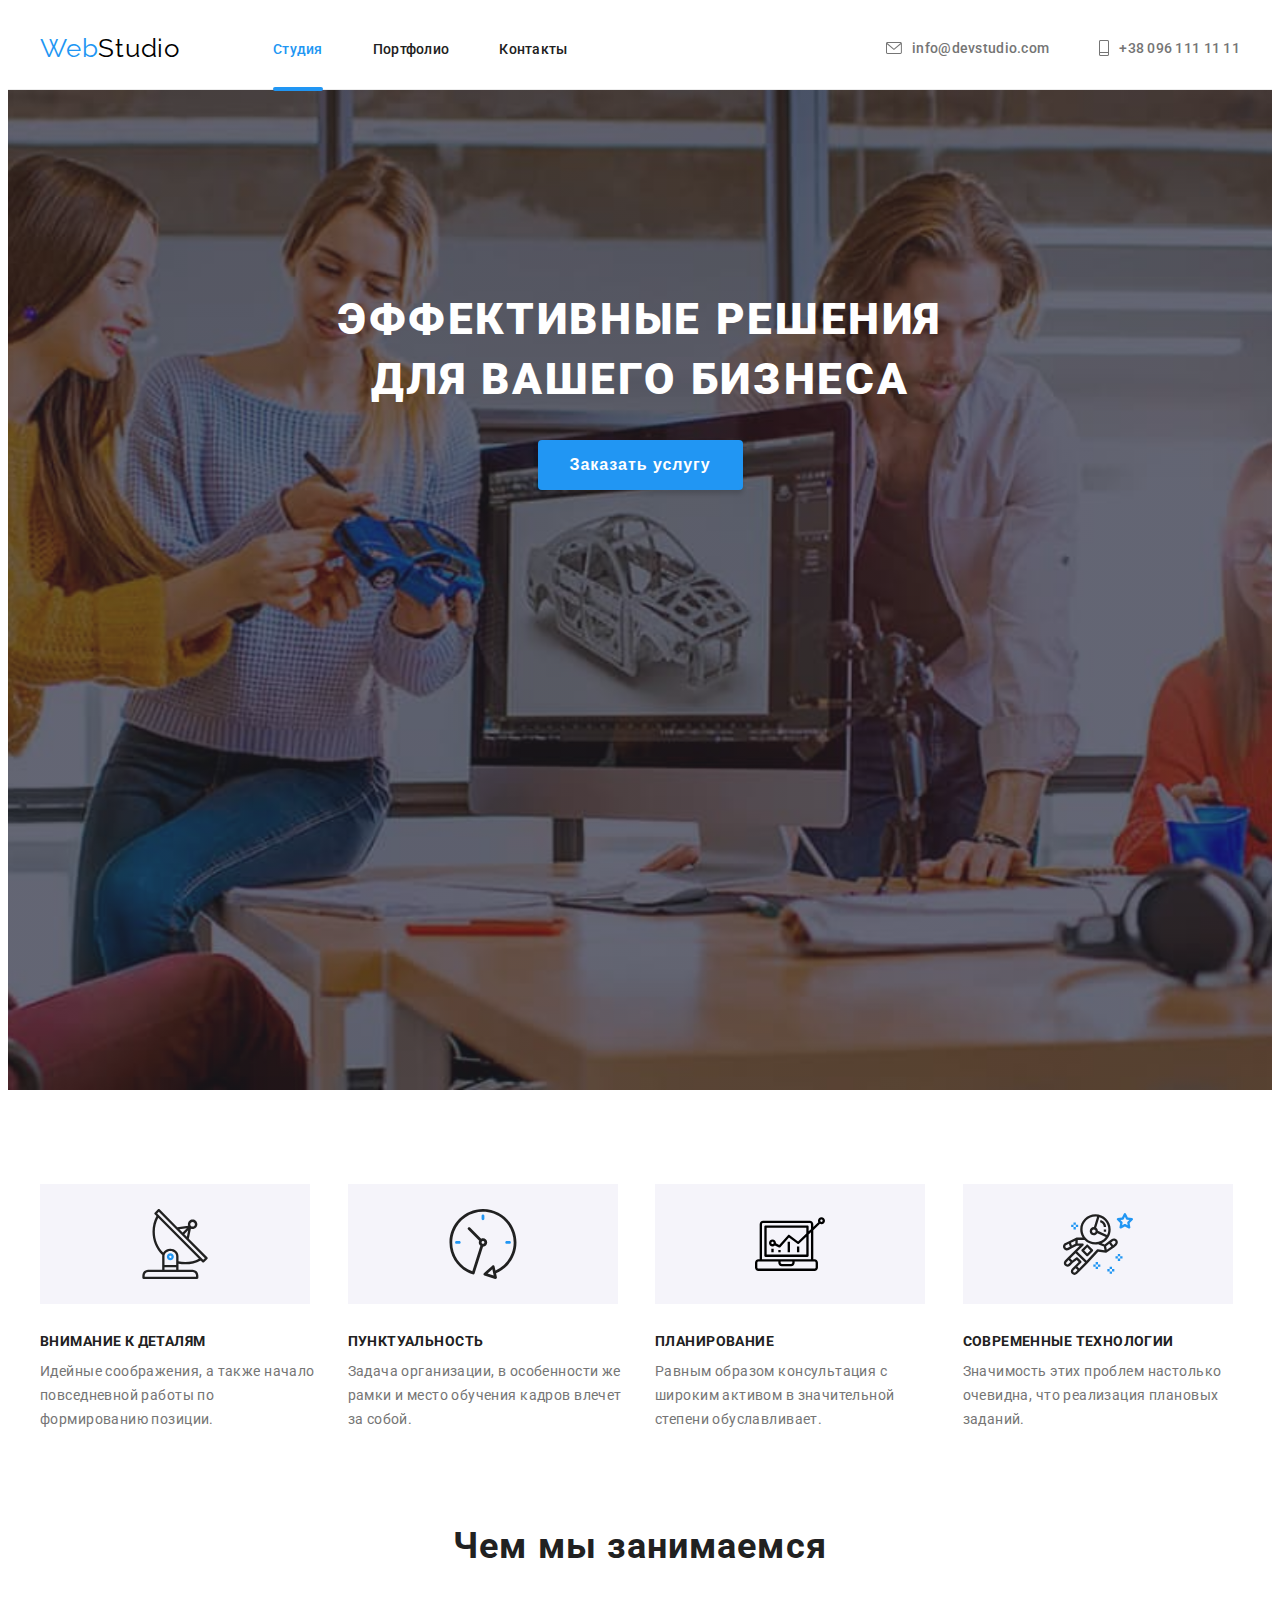
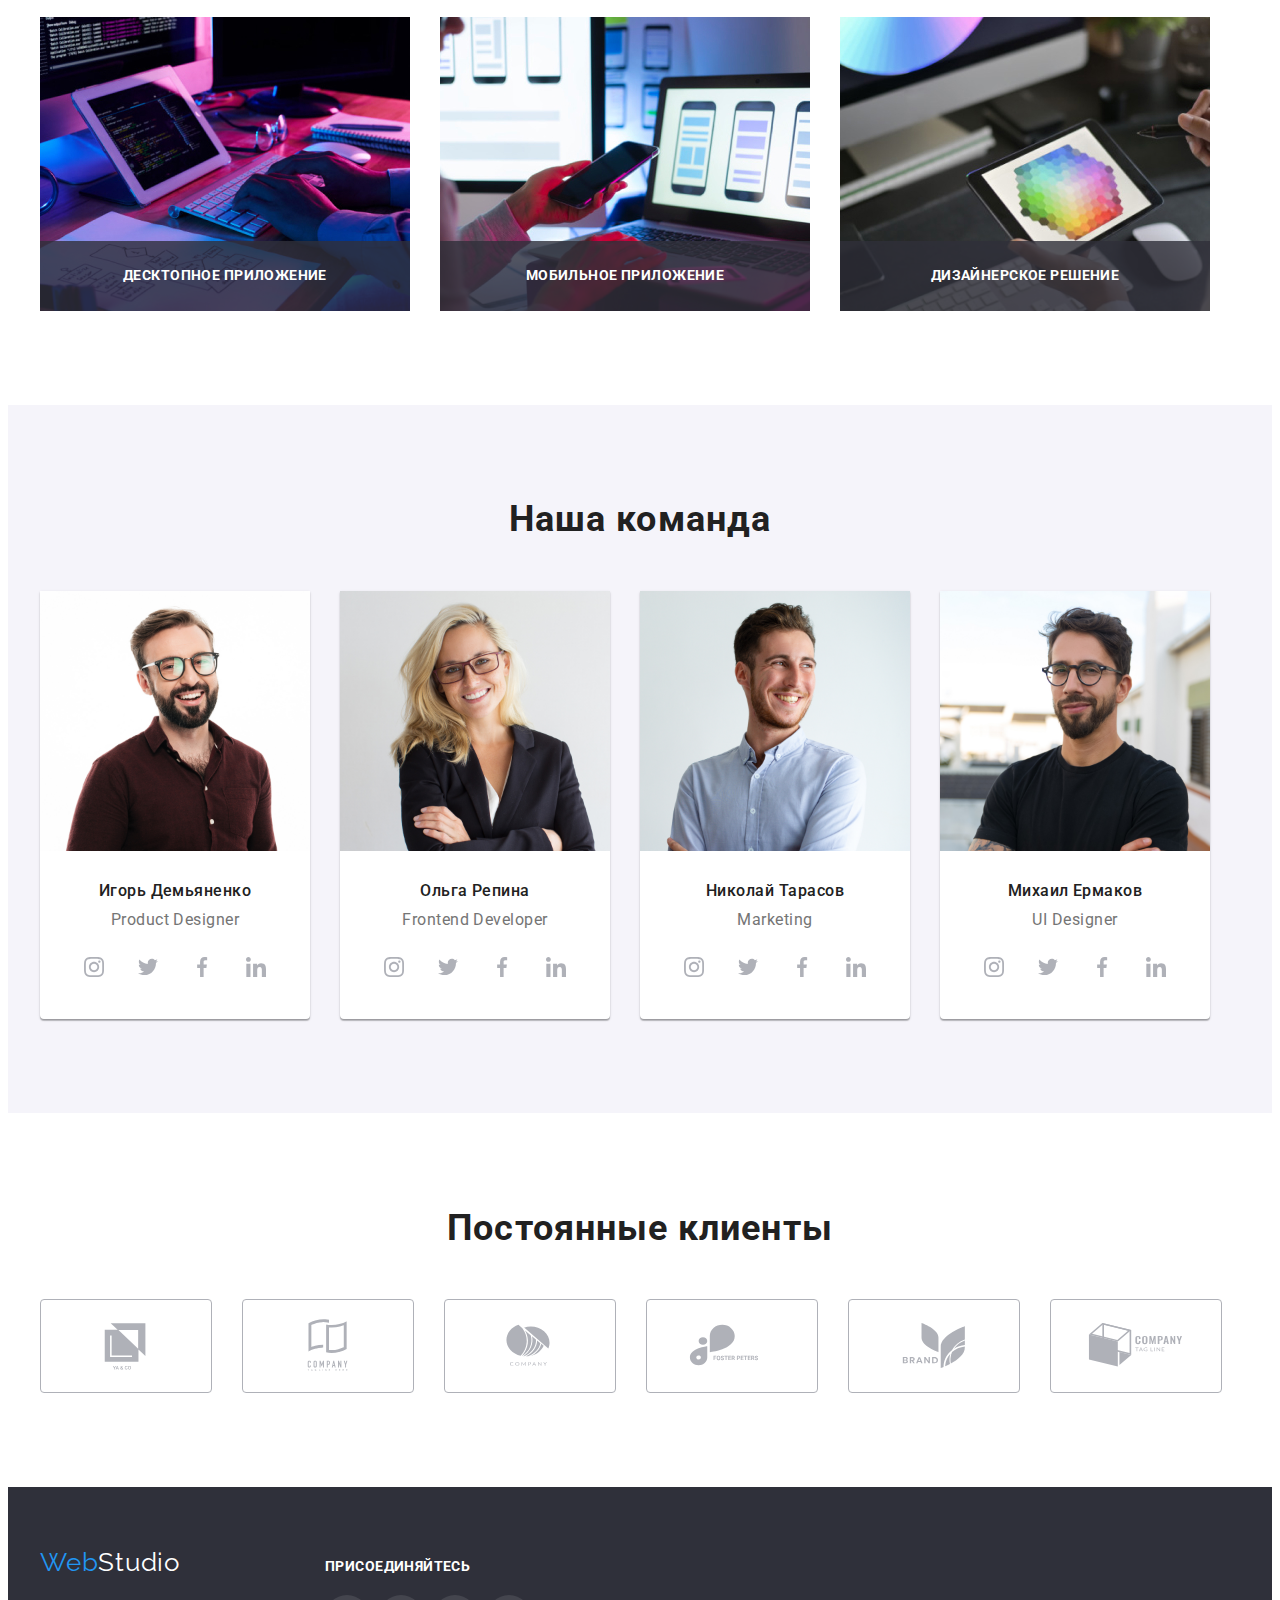
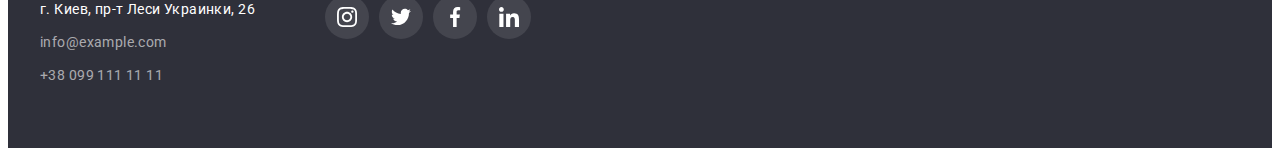
==== index.html @ 50b4ddeb "Initial commit" ====
<!DOCTYPE html>
<html lang="ru">

<head>
    <meta charset="UTF-8" />
    <meta http-equiv="X-UA-Compatible" content="IE=edge" />
    <meta name="viewport" content="width=device-width, initial-scale=1.0" />
    <title>Web Studio</title>
    <link
        href="https://fonts.googleapis.com/css2?family=Raleway:wght@700&family=Roboto:wght@400;500;700;900&display=swap"
        rel="stylesheet" />
    <link rel="stylesheet" href="https://cdnjs.cloudflare.com/ajax/libs/modern-normalize/1.1.0/modern-normalize.min.css"
        integrity="sha512-wpPYUAdjBVSE4KJnH1VR1HeZfpl1ub8YT/NKx4PuQ5NmX2tKuGu6U/JRp5y+Y8XG2tV+wKQpNHVUX03MfMFn9Q=="
        crossorigin="anonymous" referrerpolicy="no-referrer" />
    <link rel="stylesheet" href="./css/styles.css" />
</head>

<body>
    <!--шапка-->
    <header class="header">
        <div class="container main-nav">
            <a class="logo link" href=""><span class="logo-icon">Web</span>Studio</a>
            <!--Навигация-->
            <nav class="nav">
                <ul class="site-nav">
                    <li class="site-nav-item">
                        <a class="site-nav-link link current" href="./index.html">Студия</a>
                    </li>
                    <li class="site-nav-item">
                        <a class="site-nav-link link" href="./portfolio.html">Портфолио</a>
                    </li>
                    <li class="site-nav-item"><a class="site-nav-link link" href="">Контакты</a></li>
                </ul>
            </nav>

            <!--Контакты-->
            <ul class="contacts">
                <li class="contacts-item mail">
                    <a class="contacts-link link" href="mailto:info@devstudio.com">
                        <svg class="contacts-logo-svg" width="16" height="12">
                            <use href="./images/symbol-defs.svg#icon-mail"></use>
                        </svg>info@devstudio.com</a>
                </li>

                <li class="contacts-item">
                    <a class="contacts-link link" href="tel:+380961111111"><svg class="contacts-logo-svg" width="10"
                            height="16">
                            <use href="./images/symbol-defs.svg#icon-phone"></use>
                        </svg>+38 096 111 11 11</a>
                </li>
            </ul>
        </div>
    </header>
    <main>
        <!--Герой-->
        <section class="hero">
            <div class="container">
                <h1 class="hero-title">Эффективные решения <br />для вашего бизнеса</h1>
                <button class="hero-button" data-modal-open type="button">Заказать услугу</button>
            </div>
        </section>

        <!--Особенности-->
        <section class="section">
            <div class="container">
                <h2 class="visually-hidden">Особенности</h2>
                <ul class="feature-list">
                    <li class="feature-item">
                        <div class="feature-item-logo">
                            <svg class="feature-logo" width="70" height="70">
                                <use href="./images/symbol-defs.svg#icon-antenna-1"></use>
                            </svg>
                        </div>

                        <h3 class="feature">Внимание к деталям</h3>
                        <p class="feature-text">
                            Идейные соображения, а также начало повседневной работы по формированию позиции.
                        </p>
                    </li>

                    <li class="feature-item">
                        <div class="feature-item-logo">
                            <svg class="feature-logo" width="70" height="70">
                                <use href="./images/symbol-defs.svg#icon-clock-1"></use>
                            </svg>
                        </div>

                        <h3 class="feature">Пунктуальность</h3>
                        <p class="feature-text">
                            Задача организации, в особенности же рамки и место обучения кадров влечет за собой.
                        </p>
                    </li>

                    <li class="feature-item">
                        <div class="feature-item-logo">
                            <svg class="feature-logo" width="70" height="70">
                                <use href="./images/symbol-defs.svg#icon-diagram-1"></use>
                            </svg>
                        </div>

                        <h3 class="feature">Планирование</h3>
                        <p class="feature-text">
                            Равным образом консультация с широким активом в значительной степени обуславливает.
                        </p>
                    </li>

                    <li class="feature-item">
                        <div class="feature-item-logo">
                            <svg class="feature-logo" width="70" height="70">
                                <use href="./images/symbol-defs.svg#icon-astronaut-1"></use>
                            </svg>
                        </div>

                        <h3 class="feature">Современные технологии</h3>
                        <p class="feature-text">
                            Значимость этих проблем настолько очевидна, что реализация плановых заданий.
                        </p>
                    </li>
                </ul>
            </div>
        </section>

        <!--Чем мы занимаемся-->
        <section class="section work">
            <div class="container">
                <h2 class="section-title">Чем мы занимаемся</h2>
                <ul class="box-item">
                    <li class="box">
                        <div class="work-thumb">
                        <img src="images/img.jpg" alt="верстка кода" width="370" height="295" />
                        <p class="work-text">Десктопное приложение</p>
                        </div>
                    </li>

                    <li class="box">
                        <div class="work-thumb">
                        <img src="images/img2.jpg" alt="телефон в руках" width="370" height="295" />
                        <p class="work-text">Мобильное приложение</p>
                        </div>
                    </li>

                    <li class="box">
                        <div class="work-thumb">
                        <img src="images/img3.jpg" alt="планшет в руках" width="370" height="295" />
                        <p class="work-text">Дизайнерское решение</p>
                        </div>
                    </li>
                </ul>
            </div>
        </section>

        <!--Наша команда-->
        <section class="section comand">
            <div class="container">
                <h2 class="section-title">Наша команда</h2>
                <ul class="icon">
                    <li class="icon-items">
                        <img src="images/igor.jpg" alt="Igor photo" width="270" height="260" />
                        <div class="subtitle-icon">
                            <h3 class="section-avatar">Игорь Демьяненко</h3>
                            <p class="icon-text">Product Designer</p>

                            <!--соцсети-->
                            <ul class="icon-logo-list">
                                <li class="icon-logo-item">
                                    <a class="icon-logo-link" href="">
                                        <svg class="icon-logo" width="20" height="20">
                                            <use href="./images/symbol-defs.svg#icon-instagram-2"></use>
                                        </svg>
                                    </a>
                                </li>

                                <li class="icon-logo-item">
                                    <a class="icon-logo-link" href="">
                                        <svg class="icon-logo" width="20" height="20">
                                            <use href="./images/symbol-defs.svg#icon-twitter-1"></use>
                                        </svg>
                                    </a>
                                </li>

                                <li class="icon-logo-item">
                                    <a class="icon-logo-link" href="">
                                        <svg class="icon-logo" width="20" height="20">
                                            <use href="./images/symbol-defs.svg#icon-facebook-1"></use>
                                        </svg>
                                    </a>
                                </li>

                                <li class="icon-logo-item">
                                    <a class="icon-logo-link" href="">
                                        <svg class="icon-logo" width="20" height="20">
                                            <use href="./images/symbol-defs.svg#icon-linkedin-1"></use>
                                        </svg>
                                    </a>
                                </li>
                            </ul>
                        </div>
                    </li>

                    <li class="icon-items">
                        <img src="images/olga.jpg" alt="olga photo" width="270" height="260" />
                        <div class="subtitle-icon">
                            <h3 class="section-avatar">Ольга Репина</h3>
                            <p class="icon-text">Frontend Developer</p>

                            <!--соцсети-->
                            <ul class="icon-logo-list">
                                <li class="icon-logo-item">
                                    <a class="icon-logo-link" href="">
                                        <svg class="icon-logo" width="20" height="20">
                                            <use href="./images/symbol-defs.svg#icon-instagram-2"></use>
                                        </svg>
                                    </a>
                                </li>

                                <li class="icon-logo-item">
                                    <a class="icon-logo-link" href="">
                                        <svg class="icon-logo" width="20" height="20">
                                            <use href="./images/symbol-defs.svg#icon-twitter-1"></use>
                                        </svg>
                                    </a>
                                </li>

                                <li class="icon-logo-item">
                                    <a class="icon-logo-link" href="">
                                        <svg class="icon-logo" width="20" height="20">
                                            <use href="./images/symbol-defs.svg#icon-facebook-1"></use>
                                        </svg>
                                    </a>
                                </li>

                                <li class="icon-logo-item">
                                    <a class="icon-logo-link" href="">
                                        <svg class="icon-logo" width="20" height="20">
                                            <use href="./images/symbol-defs.svg#icon-linkedin-1"></use>
                                        </svg>
                                    </a>
                                </li>
                            </ul>
                        </div>
                    </li>

                    <li class="icon-items">
                        <img src="images/nikolay.jpg" alt="Nikolay photo" width="270" height="260" />
                        <div class="subtitle-icon">
                            <h3 class="section-avatar">Николай Тарасов</h3>
                            <p class="icon-text">Marketing</p>

                            <!--соцсети-->
                            <ul class="icon-logo-list">
                                <li class="icon-logo-item">
                                    <a class="icon-logo-link" href="">
                                        <svg class="icon-logo" width="20" height="20">
                                            <use href="./images/symbol-defs.svg#icon-instagram-2"></use>
                                        </svg>
                                    </a>
                                </li>

                                <li class="icon-logo-item">
                                    <a class="icon-logo-link" href="">
                                        <svg class="icon-logo" width="20" height="20">
                                            <use href="./images/symbol-defs.svg#icon-twitter-1"></use>
                                        </svg>
                                    </a>
                                </li>

                                <li class="icon-logo-item">
                                    <a class="icon-logo-link" href="">
                                        <svg class="icon-logo" width="20" height="20">
                                            <use href="./images/symbol-defs.svg#icon-facebook-1"></use>
                                        </svg>
                                    </a>
                                </li>

                                <li class="icon-logo-item">
                                    <a class="icon-logo-link" href="">
                                        <svg class="icon-logo" width="20" height="20">
                                            <use href="./images/symbol-defs.svg#icon-linkedin-1"></use>
                                        </svg>
                                    </a>
                                </li>
                            </ul>
                        </div>
                    </li>

                    <li class="icon-items">
                        <img src="images/michail.jpg" alt="Michail" width="270" height="260" />
                        <div class="subtitle-icon">
                            <h3 class="section-avatar">Михаил Ермаков</h3>
                            <p class="icon-text">UI Designer</p>

                            <!--соцсети-->
                            <ul class="icon-logo-list">
                                <li class="icon-logo-item">
                                    <a class="icon-logo-link" href="">
                                        <svg class="icon-logo" width="20" height="20">
                                            <use href="./images/symbol-defs.svg#icon-instagram-2"></use>
                                        </svg>
                                    </a>
                                </li>

                                <li class="icon-logo-item">
                                    <a class="icon-logo-link" href="">
                                        <svg class="icon-logo" width="20" height="20">
                                            <use href="./images/symbol-defs.svg#icon-twitter-1"></use>
                                        </svg>
                                    </a>
                                </li>

                                <li class="icon-logo-item">
                                    <a class="icon-logo-link" href="">
                                        <svg class="icon-logo" width="20" height="20">
                                            <use href="./images/symbol-defs.svg#icon-facebook-1"></use>
                                        </svg>
                                    </a>
                                </li>

                                <li class="icon-logo-item">
                                    <a class="icon-logo-link" href="">
                                        <svg class="icon-logo" width="20" height="20">
                                            <use href="./images/symbol-defs.svg#icon-linkedin-1"></use>
                                        </svg>
                                    </a>
                                </li>
                            </ul>
                        </div>
                    </li>
                </ul>
            </div>
        </section>
    </main>

    <!--Постоянные клиенты-->
    <section class="clients section">
        <div class="container">
            <h2 class="clients-title">Постоянные клиенты</h2>
            <ul class="clients-logo-list">
                <li class="clients-logo-item">
                    <a class="clients-link" href="">
                        <svg class="clients-logo-svg" width="106" height="60">
                            <use href="./images/symbol-defs.svg#icon-yacoLogo"></use>
                        </svg>
                    </a>
                </li>
                <li class="clients-logo-item">
                    <a class="clients-link" href="">
                        <svg class="clients-logo-svg" width="106" height="60">
                            <use href="./images/symbol-defs.svg#icon-logotagline"></use>
                        </svg>
                    </a>
                </li>
                <li class="clients-logo-item">
                    <a class="clients-link" href="">
                        <svg class="clients-logo-svg" width="106" height="60">
                            <use href="./images/symbol-defs.svg#icon-companylogo"></use>
                        </svg>
                    </a>
                </li>
                <li class="clients-logo-item">
                    <a class="clients-link" href="">
                        <svg class="clients-logo-svg" width="106" height="60">
                            <use href="./images/symbol-defs.svg#icon-fosterlogo"></use>
                        </svg>
                    </a>
                </li>
                <li class="clients-logo-item">
                    <a class="clients-link" href="">
                        <svg class="clients-logo-svg" width="106" height="60">
                            <use href="./images/symbol-defs.svg#icon-brandlogo"></use>
                        </svg>
                    </a>
                </li>
                <li class="clients-logo-item">
                    <a class="clients-link" href="">
                        <svg class="clients-logo-svg" width="106" height="60">
                            <use href="./images/symbol-defs.svg#icon-taglinelogo"></use>
                        </svg>
                    </a>
                </li>
            </ul>
        </div>
    </section>

    <footer class="footer">
        <div class="footer-sections container">
            <div class="footer-section-addres">
                <a class="logo-footer link" href=""><span class="footer-icon">Web</span>Studio</a>

                <address>
                    <ul class="footer-list">
                        <li class="footer-items">
                            <a class="footer-addres link" href="https://goo.gl/maps/AxwCZDzG8Fguy3GU9">г. Киев, пр-т
                                Леси Украинки, 26</a>
                        </li>
                        <li class="footer-items">
                            <a class="footer-contacts link" href="info@example.com">info@example.com</a>
                        </li>
                        <li class="footer-items">
                            <a class="footer-contacts link" href="+380991111111">+38 099 111 11 11</a>
                        </li>
                    </ul>
                </address>
            </div>

            <div class="footer-section-subscribe">
                <h2 class="subscribe-title">Присоединяйтесь</h2>
                <ul class="subscribe-list">
                    <li class="subscribe-item">
                        <a class="subscribe-link" href="">
                            <svg class="subscribe-logo" width="20" height="20">
                                <use href="./images/symbol-defs.svg#icon-instagram-2"></use>
                            </svg>
                        </a>
                    </li>

                    <li class="subscribe-item">
                        <a class="subscribe-link" href="">
                            <svg class="subscribe-logo" width="20" height="20">
                                <use href="./images/symbol-defs.svg#icon-twitter-1"></use>
                            </svg>
                        </a>
                    </li>

                    <li class="subscribe-item">
                        <a class="subscribe-link" href="">
                            <svg class="subscribe-logo" width="20" height="20">
                                <use href="./images/symbol-defs.svg#icon-facebook-1"></use>
                            </svg>
                        </a>
                    </li>

                    <li class="subscribe-item">
                        <a class="subscribe-link" href="">
                            <svg class="subscribe-logo" width="20" height="20">
                                <use href="./images/symbol-defs.svg#icon-linkedin-1"></use>
                            </svg>
                        </a>
                    </li>
                </ul>
            </div>
        </div>
    </footer>

    <!-- modal -->
    <div class="backdrop is-hidden" data-modal>
        <din class="modal-box">
            <div class="modal-box">
                <button class="modal-btn" data-modal-close>
                    <svg class="modal-close" width="18" height="18">
                        <use href="./images/symbol-defs.svg#icon-icon-close"></use>
                    </svg>
                </button>
        </din>
    </div>
    </div>
    
    <script src="./js/modal.js"></script>

</body>

</html>
---- css/styles.css ----
:root {
  --primary-text-color: #757575;
  --title-text-color: #212121;
  --accent-color: #2196f3;
  --button-hover: #188ce8;
  --white-color: #ffffff;
  --section-color: #2f303a;
  --logo-color: #afb1b8;
  --button-bgc: #f5f4fa;
  --transition-timing-function: cubic-bezier(0.4, 0, 0.2, 1);
}

body {
  background-color: var(--white-color);
  color: var(--primary-text-color);
  font-family: Roboto, sans-serif;
}

/* сброс стилей */
h1,
h2,
h3,
p {
  margin: 0;
}

/*для скрытия маркеров и боковых отступов*/
ul {
  list-style: none;
  padding: 0;
  margin: 0;
}

/* img */
img {
  display: block; 
  max-width: 100%;
  height: auto;
}

/*для скрытия подчеркивания*/
.link {
  text-decoration: none;
}

/* скрытие заголовков */
.visually-hidden {
  position: absolute;
  width: 1px;
  height: 1px;
  margin: -1px;
  border: 0;
  padding: 0;
  white-space: nowrap;
  clip-path: inset(100%);
  clip: rect(0 0 0 0);
  overflow: hidden;
}

/* для центрирования и ограничечения контента по ширине */
.container {
  width: 1200px;
  margin: 0 auto;
  padding-left: 15px;
  padding-right: 15px;
}

/* Верхний и нижний отступ */
.section {
  padding: 94px 0;
}

/*логотип*/
.logo {
  margin-right: 93px;
  color: #000000;
  font-family: Raleway;
  font-size: 26px;
  line-height: 1.19;
  letter-spacing: 0.03em;
}

.logo-icon {
  color: var(--accent-color);
}

/*навигация*/
.main-nav {
  display: flex;
  align-items: center;
  padding-top: 25px;
  padding-bottom: 25px;
}
.site-nav {
  display: flex;
}

.site-nav-item:not(:last-child) {
  margin-right: 50px;
}

.site-nav-link {
  color: var(--title-text-color);
  font-weight: 500;
  font-size: 14px;
  line-height: 1.14;
  letter-spacing: 0.02em;

   transition: color 250ms var(--transition-timing-function);
}

.site-nav-link:hover,
.site-nav-link:focus {
  color: var(--accent-color);
}

.site-nav .link.current {
  color: var(--accent-color);
}

.site-nav-item {
  position: relative;
}

.current::after {
  display: inline-block;
  position: absolute;
  content: '';
  bottom: -33px;
  left: 0;

  background-color: var(--accent-color);
  width: 100%;
  height: 4px;
  border-radius: 2px;

  transform: scale(1);
  transition: transform 250ms var(--transition-timing-function);
}

.current:hover::after {
  transform: scaleX(0.9);
}

/*контакты*/
.contacts {
  display: flex;
  margin-left: auto;
}

.contacts-item:not(:last-child) {
  margin-right: 50px;
}

.contacts-link {
  display: flex;
  align-items: center;
  color: var(--primary-text-color);
  fill: var(--primary-text-color);
  font-weight: 500;
  font-size: 14px;
  line-height: 1.4;
  letter-spacing: 0.02em;
  margin-bottom: 0;

  transition: color 250ms var(--transition-timing-function),
    fill 250ms var(--transition-timing-function);
}

.contacts-logo-svg {
  margin-right: 10px;
}

.contacts-link:hover,
.contacts-link:focus {
  color: var(--accent-color);
  fill: var(--accent-color);
}

/* рамка под хедером */
.header {
  border-bottom: 1px solid #ececec;
}

/*index.html*/

/*hero*/
.hero {
  padding: 200px 0;
  text-align: center;
  margin: 0 auto;
  max-width: 1600px;
  height: 600px;
  background-image: linear-gradient(to right, rgba(47, 48, 58, 0.4), rgba(47, 48, 58, 0.4)),
    url('../images/hero.jpg');
  background-repeat: no-repeat;
  background-position: center;
  background-size: cover;
  background-color: var(--section-color);
}

.hero-title {
  margin-bottom: 30px;
  color: var(--white-color);
  font-weight: 900;
  font-size: 44px;
  line-height: 1.36;
  letter-spacing: 0.06em;
  text-transform: uppercase;
}

.hero-button {
  padding: 10px 32px;
  min-width: 200px;
  min-height: 50px;
  box-shadow: 0px 4px 4px rgba(0, 0, 0, 0.15);
  border-radius: 4px;
  border: transparent;

  align-items: center;
  text-align: center;
  letter-spacing: 0.06em;

  background-color: var(--accent-color);
  color: var(--white-color);
  cursor: pointer;
  font-weight: 700;
  font-size: 16px;
  line-height: 1.88;

  transition: background-color 250ms var(--transition-timing-function);
}

.hero-button:hover,
.hero-button:focus {
  background-color: var(--button-hover);
}


/* Модальное окно */
.backdrop {
  position: fixed;
  top: 0;
  left: 0;
  width: 100%;
  height: 100%;
  background-color: rgba(0, 0, 0, 0.2);

  opacity: 1;
  transition: opacity 250ms var(--transition-timing-function),
    visibility 250ms var(--transition-timing-function);
}

.backdrop.is-hidden {
  visibility: hidden;
  opacity: 0;
  pointer-events: none;
}

.backdrop.is-hidden .modal-box {
  transform: translate(-50%, -50%) scale(0);
}

.modal-box {
  position: absolute;
  top: 50%;
  left: 50%;

  min-width: 528px;
  min-height: 581px;

  background-color: var(--white-color);
  box-shadow: 0px 1px 3px rgba(0, 0, 0, 0.12), 0px 1px 1px rgba(0, 0, 0, 0.14),
    0px 2px 1px rgba(0, 0, 0, 0.2);
  border-radius: 4px;

  transform: translate(-50%, -50%) scale(1);

  transition: transform 250ms var(--transition-timing-function);
}

.modal-btn {
  display: flex;
  justify-content: center;
  align-items: center;

  margin-top: 8px;
  margin-right: 8px;
  margin-left: auto;
  width: 30px;
  height: 30px;

  background-color: var(--white-color);
  border: 1px solid rgba(0, 0, 0, 0.1);
  border-radius: 50%;
}

.modal-close {
  fill: #000000;
}

/*Особенности*/
.feature-list {
  display: flex;
  flex-wrap: wrap;
}

.feature-item {
  margin-right: 30px;
  flex-basis: calc((100% - 90px) / 4);
}

.feature-item-logo {
  display: flex;
  justify-content: center;
  align-items: center;
  margin-bottom: 30px;
  background-color: #f5f4fa;
  width: 270px;
  height: 120px;
}

.feature-item:last-child {
  margin-right: 0;
}

.feature {
  color: var(--title-text-color);
  font-weight: 700;
  font-size: 14px;
  line-height: 1.14;
  letter-spacing: 0.03em;
  text-transform: uppercase;
  margin-top: 0;
  margin-bottom: 10px;
}

.feature-text {
  font-size: 14px;
  line-height: 1.71;
  letter-spacing: 0.03em;
}

/*чем мы занимаемся & наша команда*/
.work {
  padding-top: 0;
}
.section-title {
  margin-bottom: 50px;
  color: var(--title-text-color);
  font-weight: 700;
  font-size: 36px;
  line-height: 1.16;
  letter-spacing: 0.03em;
  text-align: center;
}

.box-item {
  display: flex;
  flex-wrap: wrap;
}
.box {
  margin-right: 30px;
}

.box:last-child {
  margin-right: 0;
}

.work-thumb {
  position: relative;
}

.work-text {
  display: flex;
  justify-content: center;
  align-items: center;
  position: absolute;
  bottom: 0;
  left: 0;
  width: 100%;
  height: 70px;

  font-weight: 700;
  font-size: 14px;
  line-height: 1.14;
  text-align: center;
  letter-spacing: 0.03em;
  text-transform: uppercase;

  color: var(--white-color);
  background-color: rgba(47, 48, 58, 0.8);
}

/*наша команда*/
.comand {
  background-color: #f5f4fa;
}

.icon {
  display: flex;
  flex-wrap: wrap;
}

.icon-items {
  margin-right: 30px;
  background-color: #ffffff;
  box-shadow: 0px 1px 3px rgba(0, 0, 0, 0.12), 0px 1px 1px rgba(0, 0, 0, 0.14),
    0px 2px 1px rgba(0, 0, 0, 0.2);
  border-radius: 0px 0px 4px 4px;
}

.icon-items:last-child {
  margin-right: 0;
}

.subtitle-icon {
  padding: 30px 32px;
}

.section-avatar {
  margin-bottom: 10px;

  color: var(--title-text-color);
  font-weight: 500;
  font-size: 16px;
  line-height: 1.19;
  letter-spacing: 0.03em;

  text-align: center;
}

.icon-text {
  margin-bottom: 16px;
  font-size: 16px;
  line-height: 1.19;
  letter-spacing: 0.03em;

  text-align: center;
}

.icon-logo-list {
  display: flex;
  padding: 0;
  margin: 0;
}

.icon-logo-item {
  margin-right: 10px;
}

.icon-logo-item:last-child {
  margin-right: 0;
}

.icon-logo-link {
  display: flex;
  justify-content: center;
  align-items: center;

  width: 44px;
  height: 44px;
  border-radius: 50%;
  color: var(--logo-color);

  transition: background-color 250ms var(--transition-timing-function),
    color 250ms var(--transition-timing-function);
}

.icon-logo {
  fill: currentColor;
}

.icon-logo-link:hover,
.icon-logo-link:focus {
  background-color: var(--accent-color);
  color: var(--white-color);
}

/* Постоянные клиенты */
.clients {
  text-align: center;
}

.clients-title {
  margin-bottom: 50px;
  font-weight: 700;
  font-size: 36px;
  line-height: 42px;
  text-align: center;
  letter-spacing: 0.03em;
  color: var(--title-text-color);
}

/* ul */
.clients-logo-list {
  display: flex;
  padding: 0;
  margin: 0;
}

.clients-logo-item {
  margin-right: 30px;
}

.clients-logo-item:last-child {
  margin-right: 0;
}

.clients-link {
  display: flex;
  justify-content: center;
  align-items: center;

  width: 170px;
  height: 92px;
  border: 1px solid var(--logo-color);
  border-radius: 4px;
  color: var(--logo-color);

  transition: color 250ms var(--transition-timing-function),
    border 250ms var(--transition-timing-function);
}

.clients-logo-svg {
  fill: currentColor;
}

.clients-link:hover,
.clients-link:focus {
  color: var(--accent-color);
  border: 1px solid var(--accent-color);
}

/*footer*/
.footer {
  padding: 60px 0;
  background-color: var(--section-color);
}

.footer-sections {
  align-items: baseline;
  display: flex;
}

.logo-footer {
  display: inline-block;
  margin-bottom: 20px;
  color: var(--white-color);
  font-family: Raleway;
  font-size: 26px;
  line-height: 1.19;
  letter-spacing: 0.03em;
}

.footer-icon {
  color: var(--accent-color);
}

.footer-items {
  margin-bottom: 9px;
}

.footer-items:last-child {
  margin-bottom: 0px;
}

.footer-addres {
  font-style: normal;
  color: var(--white-color);
  background-color: var(--section-color);
  font-size: 14px;
  line-height: 1.71;
  letter-spacing: 0.03em;
}

.footer-contacts {
  font-style: normal;
  color: rgba(255, 255, 255, 0.6);
  background-color: var(--section-color);
  font-size: 14px;
  line-height: 1.71;
  letter-spacing: 0.03em;

  transition: color 250ms var(--transition-timing-function);
}
}

.footer-contacts:hover,
.footer-contacts:focus {
  color: var(--accent-color);
}

.footer-section-addres {
  margin-right: 70px;
}

.subscribe-title {
  font-weight: 700;
  font-size: 14px;
  line-height: 1.14;
  letter-spacing: 0.03em;
  text-transform: uppercase;
  color: #ffffff;
  margin-bottom: 20px;
}

.subscribe-list {
  display: flex;
  padding: 0;
  margin: 0;
}

.subscribe-item {
  margin-right: 10px;
}

.subscribe-item:last-child {
  margin-right: 0;
}

.subscribe-link {
  display: flex;
  justify-content: center;
  align-items: center;
  width: 44px;
  height: 44px;
  border-radius: 50%;
  background-color: rgba(255, 255, 255, 0.1);
  color: var(--white-color);

  transition: background-color 250ms var(--transition-timing-function);
}

.subscribe-logo {
  fill: currentColor;
}

.subscribe-link:hover,
.subscribe-link:focus {
  background-color: var(--accent-color);
}

/*Portfolio*/
/*buttons*/
.btn-list {
  display: flex;
  justify-content: center;
  margin-bottom: 50px;
}

.btn-items {
  margin-right: 8px;
}

.btn-items:last-child {
  margin-right: 0;
}

.btn {
  padding: 6px 22px;
  border-radius: 4px;
  border: transparent;

  background-color: var(--button-bgc);
  color: var(--title-text-color);
  cursor: pointer;
  font-family: inherit;
  font-weight: 500;
  font-size: 16px;
  line-height: 1.62;
  letter-spacing: 0.03em;

  text-align: center;

  transition: background-color 250ms var(--transition-timing-function),
    color 250ms var(--transition-timing-function),
    box-shadow 250ms var(--transition-timing-function);
}

.btn:hover,
.btn:focus {
  background-color: var(--accent-color);
  color: var(--white-color);
  box-shadow: 0px 3px 1px rgba(0, 0, 0, 0.1), 0px 1px 2px rgba(0, 0, 0, 0.08),
    0px 2px 2px rgba(0, 0, 0, 0.12);
}

.photo-list {
  display: flex;
  flex-wrap: wrap;
}

.photo {
  width: calc((100% - 60px) / 3);
  margin-right: 30px;
  margin-bottom: 30px;
}

.photo-link {
  text-decoration: none;
  display: block;

   transition: box-shadow 250ms var(--transition-timing-function);
}

.photo-link:hover,
.photo-link:focus {
  box-shadow: 0px 1px 1px rgba(0, 0, 0, 0.12), 0px 4px 4px rgba(0, 0, 0, 0.06),
    1px 4px 6px rgba(0, 0, 0, 0.16);
}

.photo:nth-child(3n) {
  margin-right: 0;
}

.photo:nth-last-child(-n + 3) {
  margin-bottom: 0;
}

.photo-thumb {
  position: relative;
  width: 100%;
  height: 100%;
  overflow: hidden;
}

.photo-link:hover .photo-thumb-text,
.photo-link:focus .photo-thumb-text {
  transform: translate(0);
}

.photo-thumb-text {
  position: absolute;
  bottom: 0;
  right: 0;
  width: 100%;
  height: 100%;
  background-color: rgba(33, 150, 243, 0.9);

  transform: translateY(100%);
  transition: transform 250ms var(--transition-timing-function);
}

.photo-thumb-text > p {
  padding: 63px 24px;

  font-size: 18px;
  line-height: 1.56;
  letter-spacing: 0.03em;
  color: var(--white-color);
}

.portfolio-items {
  margin-bottom: 4px;
  color: var(--title-text-color);
  font-weight: 700;
  font-size: 18px;
  line-height: 2;

  letter-spacing: 0.06em;
}

.portfolio-text {
  font-size: 16px;
  line-height: 1.87;
  letter-spacing: 0.03em;
  color: var(--primary-text-color);
}

.border {
  padding: 20px 24px;
  border-left: 1px solid #eeeeee;
  border-right: 1px solid #eeeeee;
  border-bottom: 1px solid #eeeeee;
}
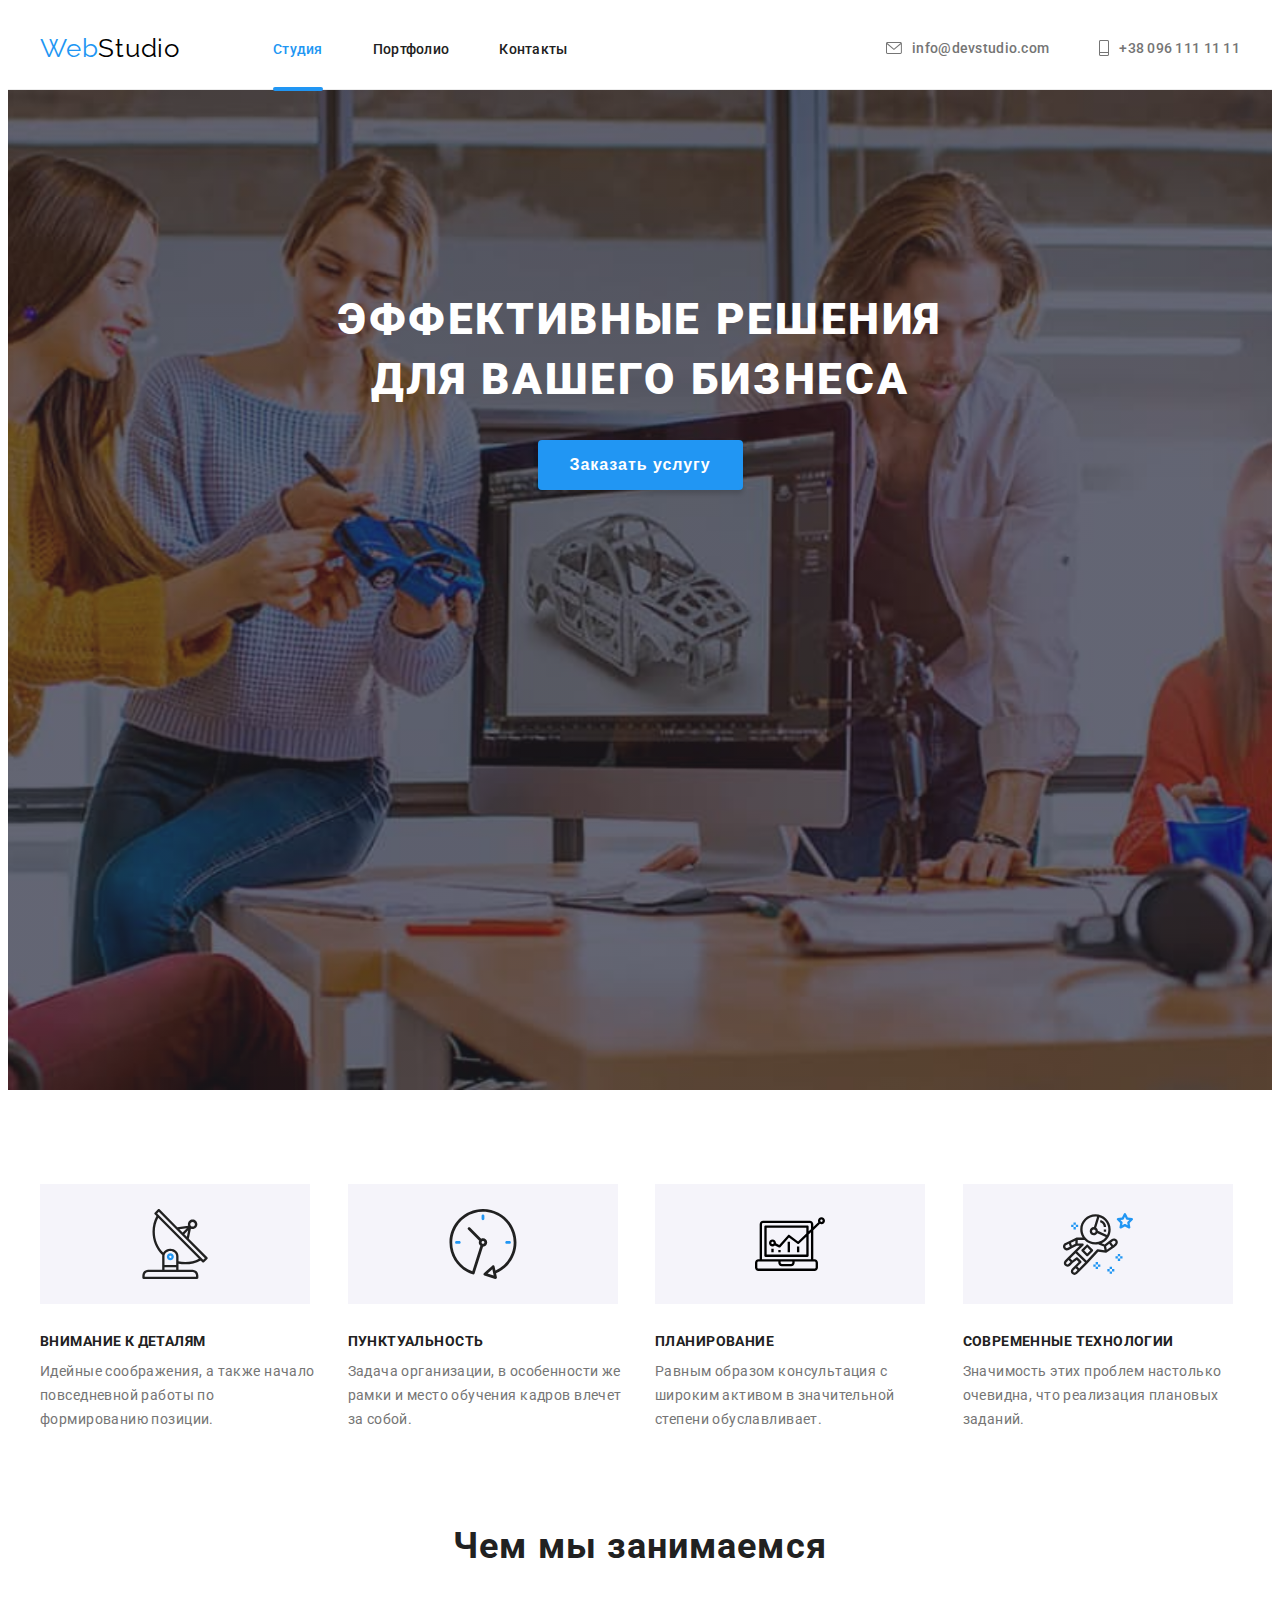
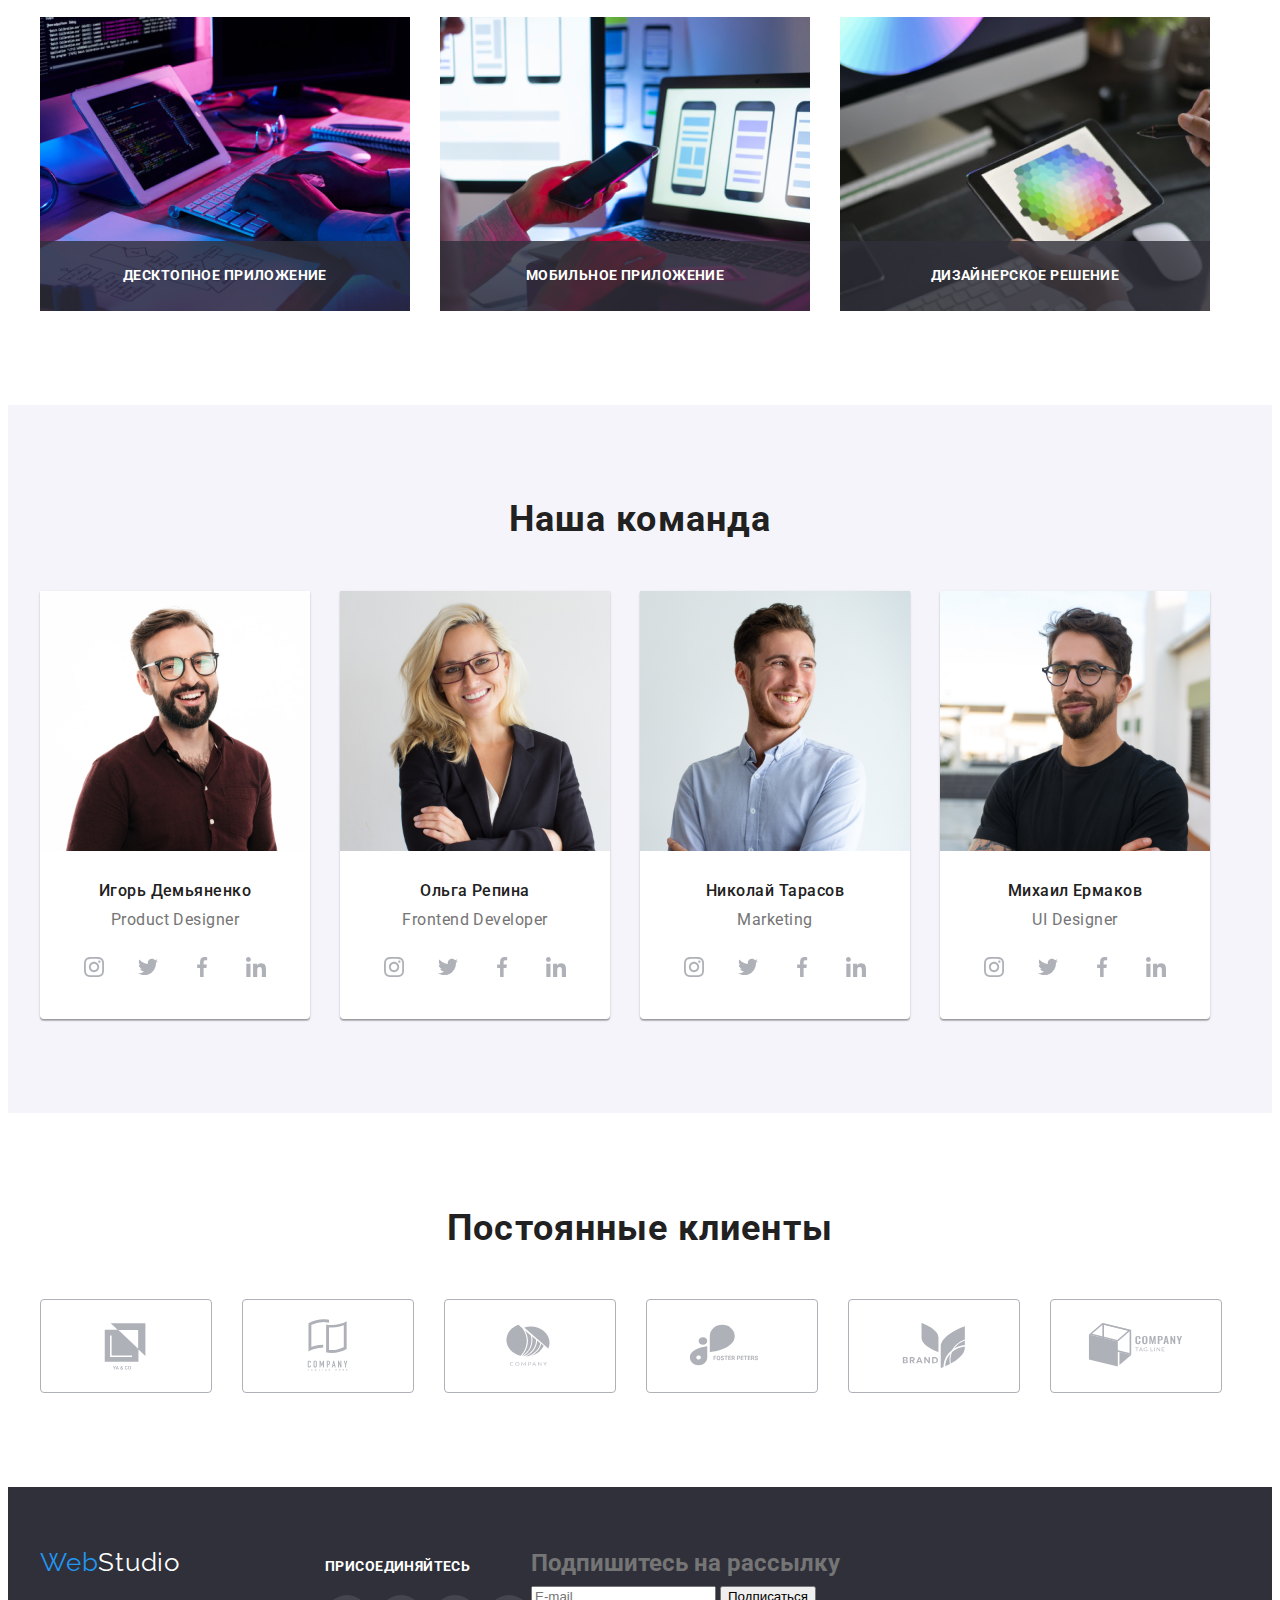
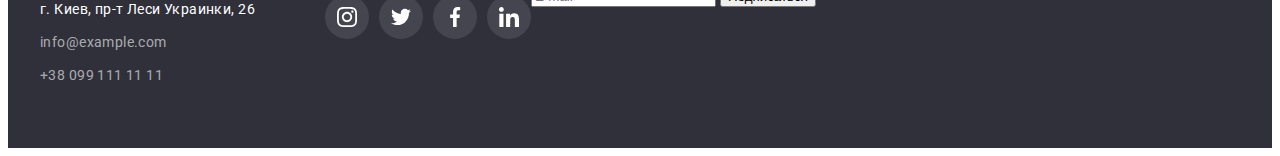
==== commit 39a7e45f: "Update index.html" ====
--- a/index.html
+++ b/index.html
@@ -438,24 +438,79 @@
                     </li>
                 </ul>
             </div>
-        </div>
+
+            <div class="newsletter">
+                <h2 class="newsletter-title">Подпишитесь на рассылку</h2>
+     
+            <form class="newsletter-form">
+                <label class="form-field">
+                    <input type="email" class="form-input" name="mail" placeholder="E-mail" />
+                </label>
+                <button class="newsletter-btn" type="submit">Подписаться</button>
+                <svg class="newsletter-icon" width="24" height="24">
+                    <use href="./images/symbol-defs.svg#icon-telegram"></use>
+                </svg>
+            </form>
+            </div>
     </footer>
 
     <!-- modal -->
     <div class="backdrop is-hidden" data-modal>
-        <din class="modal-box">
+        <div class="modal-box">
             <div class="modal-box">
                 <button class="modal-btn" data-modal-close>
                     <svg class="modal-close" width="18" height="18">
                         <use href="./images/symbol-defs.svg#icon-icon-close"></use>
                     </svg>
                 </button>
-        </din>
-    </div>
-    </div>
-    
-    <script src="./js/modal.js"></script>
-
-</body>
-
-</html>+
+                <p class="modal-title">Оставьте свои данные, мы вам перезвоним</p>
+                <form class="modal-form">
+                <div class="modal-field">
+                        <label class="modal-label" for="name">Имя</label>
+                        <input class="modal-input" type="name" name="name" id="name" />
+                        <svg class="modal-icon" width="13" height="13">
+                            <use href="./images/symbol-defs.svg#icon-person-black"></use>
+                        </svg>
+                    </div>
+                
+                    <div class="modal-field">
+                        <label class="modal-label" for="tel">Телефон</label>
+                        <input class="modal-input" type="tel" name="tel" id="tel" />
+                        <svg class="modal-icon" width="13" height="13">
+                            <use href="./images/symbol-defs.svg#icon-phone-black"></use>
+                        </svg>
+                    </div>
+                
+                    <div class="modal-field">
+                        <label class="modal-label" for="mail">Почта</label>
+                        <input class="modal-input" type="email" name="mail" id="mail" />
+                        <svg class="modal-icon" width="13" height="13">
+                            <use href="./images/symbol-defs.svg#icon-email-black"></use>
+                        </svg>
+                    </div>
+                
+                
+                    <div class="modal-field">
+                        <label class="modal-label" for="textarea">Комментарий</label>
+                        <textarea class="textarea" name="comment" rows="5" id="textarea" placeholder="Введите текст"></textarea>
+                    </div>
+                    
+                    <div class="modal-policy">
+                        <label class="policy" for="policy">
+                            <input class="policy-input visually-hidden" type="checkbox" name="policy" id="policy" />
+                            <span class="policy-check"></span>
+                            <span class="policy-text">Соглашаюсь с рассылкой и принимаю
+                                <a class="agreement" href="">Условия договора</a></span>
+                        </label>
+                    </div>
+                    
+                    <button class="modal-submit" type="submit">Отправить</button>
+                    </form>
+                    </div>
+                    </div>
+                    
+                    <script src="./js/modal.js"></script>
+                    </body>
+                    
+                    </html>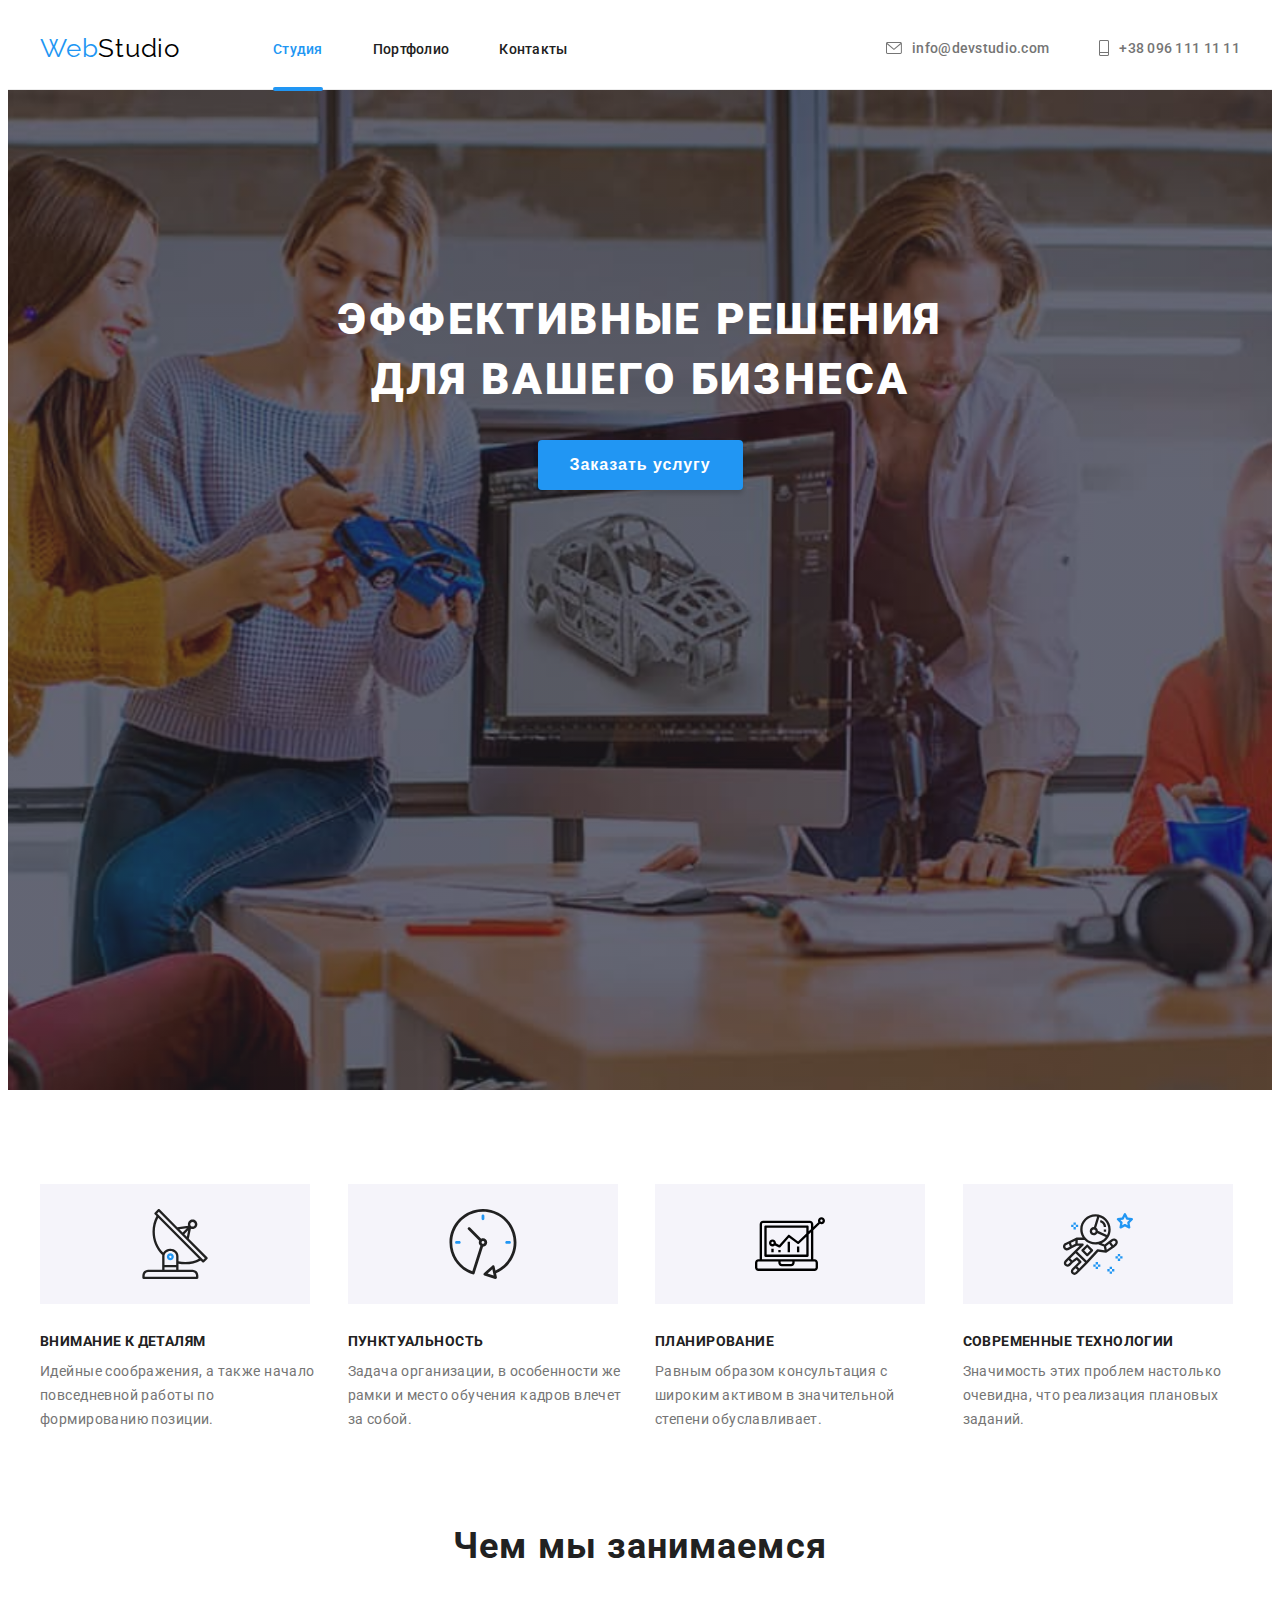
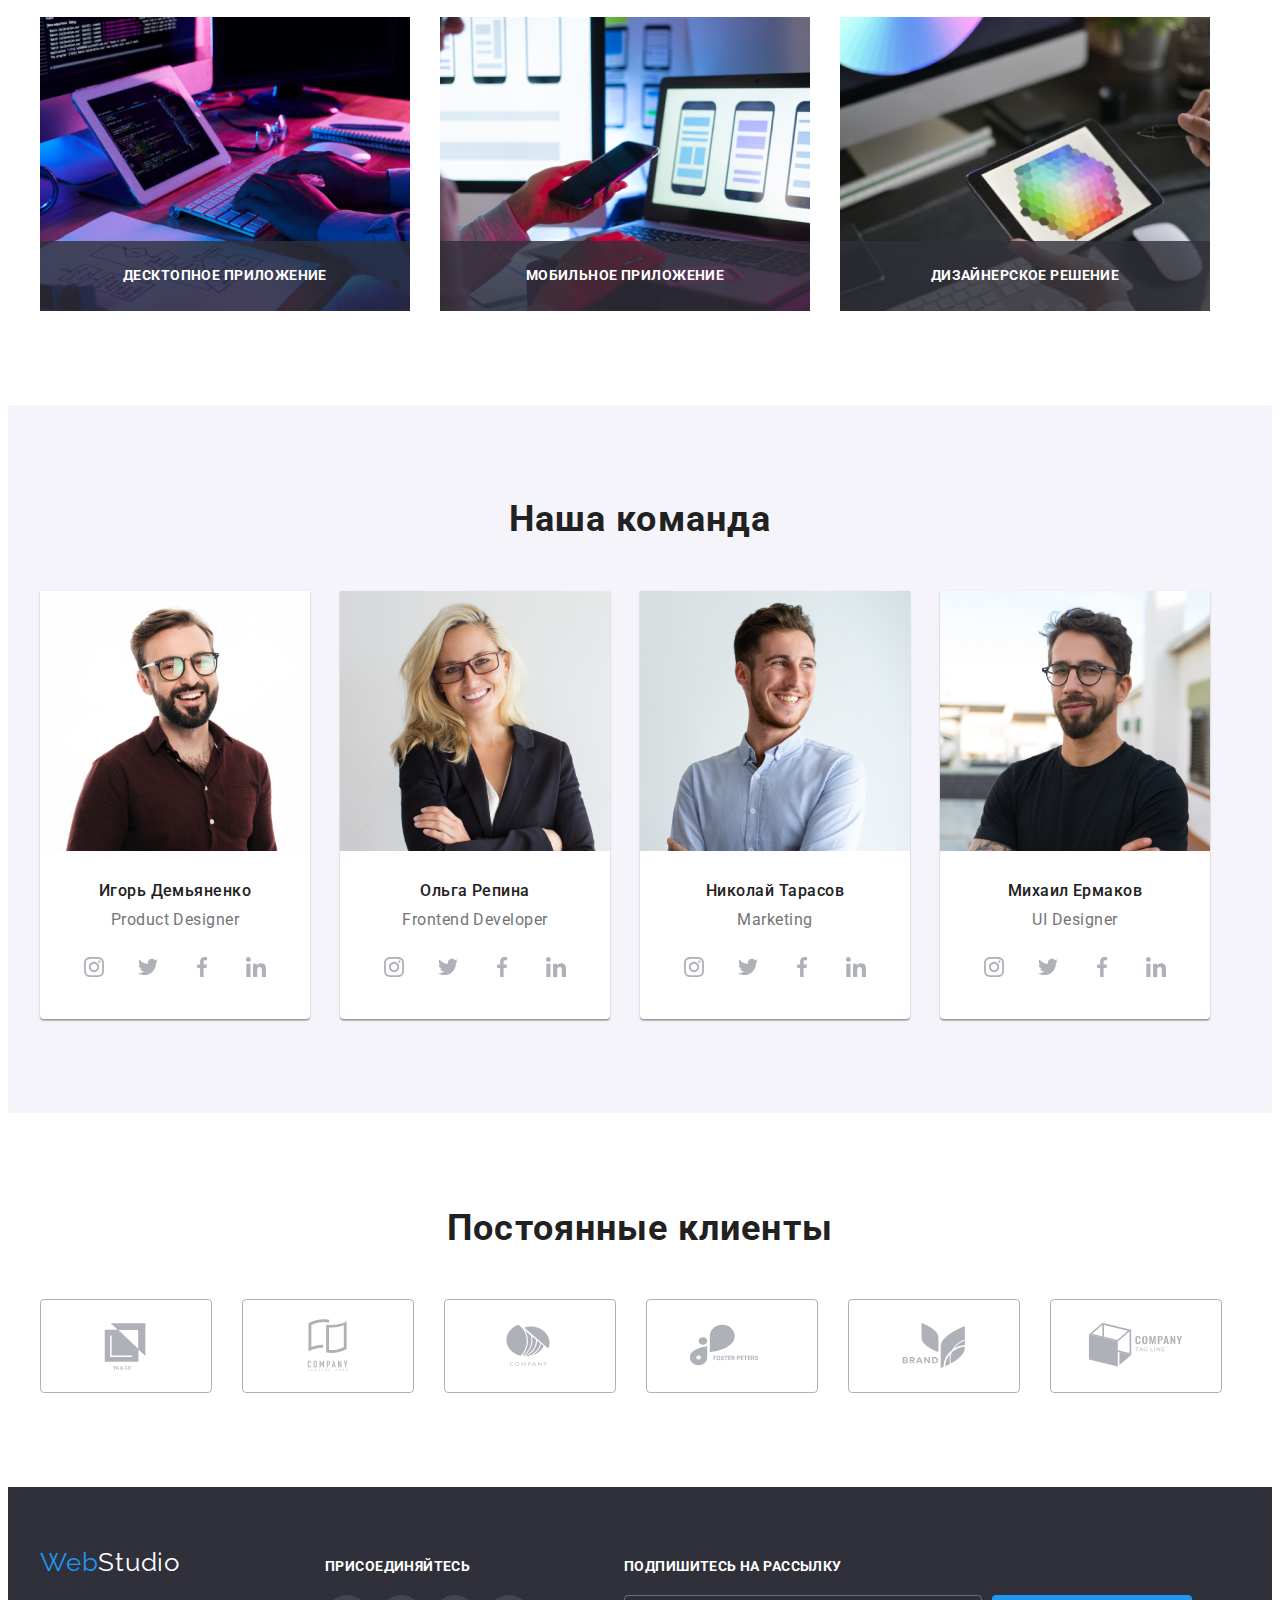
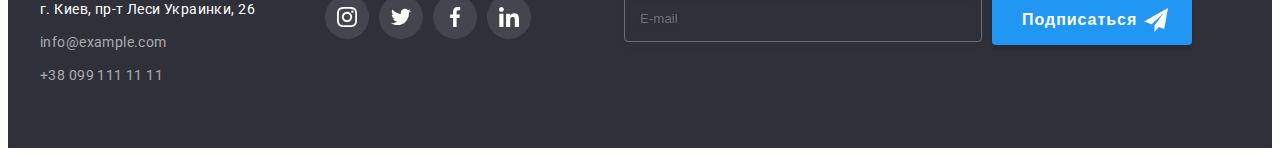
==== commit aa3d5a5f: "Update index.html" ====
--- a/index.html
+++ b/index.html
@@ -446,12 +446,14 @@
                 <label class="form-field">
                     <input type="email" class="form-input" name="mail" placeholder="E-mail" />
                 </label>
-                <button class="newsletter-btn" type="submit">Подписаться</button>
+                <button class="newsletter-btn" type="submit">Подписаться
                 <svg class="newsletter-icon" width="24" height="24">
                     <use href="./images/symbol-defs.svg#icon-telegram"></use>
                 </svg>
+                </button>
             </form>
             </div>
+        </div>
     </footer>
 
     <!-- modal -->
@@ -491,7 +493,7 @@
                     </div>
                 
                 
-                    <div class="modal-field">
+                    <div class="textarea-field">
                         <label class="modal-label" for="textarea">Комментарий</label>
                         <textarea class="textarea" name="comment" rows="5" id="textarea" placeholder="Введите текст"></textarea>
                     </div>
--- a/css/styles.css
+++ b/css/styles.css
@@ -175,16 +175,14 @@
 .contacts-link:focus {
   color: var(--accent-color);
   fill: var(--accent-color);
-}
-
-/* рамка под хедером */
+} 
 .header {
   border-bottom: 1px solid #ececec;
 }
 
 /*index.html*/
 
-/*hero*/
+/* hero */
 .hero {
   padding: 200px 0;
   text-align: center;
@@ -266,26 +264,28 @@
   top: 50%;
   left: 50%;
 
+  padding: 40px;
   min-width: 528px;
-  min-height: 581px;
 
   background-color: var(--white-color);
   box-shadow: 0px 1px 3px rgba(0, 0, 0, 0.12), 0px 1px 1px rgba(0, 0, 0, 0.14),
     0px 2px 1px rgba(0, 0, 0, 0.2);
   border-radius: 4px;
-
   transform: translate(-50%, -50%) scale(1);
-
   transition: transform 250ms var(--transition-timing-function);
 }
 
 .modal-btn {
+  position: absolute;
+  top: 8px;
+  left: 520px;
+
+  transform: translateX(-100%);
+
   display: flex;
   justify-content: center;
   align-items: center;
 
-  margin-top: 8px;
-  margin-right: 8px;
   margin-left: auto;
   width: 30px;
   height: 30px;
@@ -297,6 +297,213 @@
 
 .modal-close {
   fill: #000000;
+
+  transition: fill 250ms var(--transition-timing-function);
+}
+
+.modal-close:hover,
+.modal-close:focus {
+  fill: var(--accent-color);
+}
+
+/* modal-form */
+.modal-title {
+  margin-bottom: 12px;
+  font-weight: 700;
+  font-size: 20px;
+  line-height: 1.15;
+  text-align: center;
+  letter-spacing: 0.03em;
+
+  color: #212121;
+}
+
+.modal-form {
+  width: 448px;
+  margin: 0 auto;
+  text-align: center;
+}
+
+.modal-field {
+  display: flex;
+  flex-direction: column;
+  position: relative;
+}
+
+.modal-label {
+  margin-bottom: 10px;
+  text-align: start;
+
+  font-weight: 400;
+  font-size: 12px;
+  line-height: 1.17;
+  margin-bottom: 4px;
+
+  letter-spacing: 0.01em;
+
+  color: var(--primary-text-color);
+}
+
+.modal-input {
+  margin: 0;
+
+  height: 40px;
+  padding: 11px 12px 11px 42px;
+
+  border: 1px solid rgba(33, 33, 33, 0.2);
+  box-sizing: border-box;
+  border-radius: 4px;
+  margin-bottom: 10px;
+
+  transition: border-color 250ms var(--transition-timing-function),
+    outline 250ms var(--transition-timing-function);
+}
+
+.modal-input:hover,
+.modal-input:focus,
+.modal-input:hover + .modal-icon,
+.modal-input:focus + .modal-icon {
+  fill: var(--accent-color);
+  border-color: var(--accent-color);
+  outline: none;
+}
+
+.modal-icon {
+  position: absolute;
+  top: 57%;
+  left: 12px;
+
+  transform: translateY(-57%);
+  fill: var(--title-text-color);
+
+  transition: fill 250ms var(--transition-timing-function);
+}
+
+.textarea {
+  padding: 12px 16px;
+  width: 448px;
+  margin-bottom: 20px;
+  border: 1px solid rgba(33, 33, 33, 0.2);
+  box-sizing: border-box;
+  border-radius: 4px;
+  margin-bottom: 20px;
+
+  resize: none;
+  transition: border-color 250ms var(--transition-timing-function),
+    outline 250ms var(--transition-timing-function);
+}
+
+.textarea:hover,
+.textarea:focus {
+  border-color: var(--accent-color);
+  outline: none;
+}
+
+.textarea::placeholder {
+  font-weight: 400;
+  font-size: 12px;
+  line-height: 14px;
+  letter-spacing: 0.01em;
+
+  color: rgba(117, 117, 117, 0.5);
+  transition: color 250ms var(--transition-timing-function);
+}
+
+.textarea:hover::placeholder,
+.textarea:focus::placeholder {
+  color: var(--accent-color);
+}
+
+/*  Сhekbox */
+
+.modal-policy {
+  display: flex;
+  justify-content: center;
+  margin-bottom: 30px;
+  padding: 0;
+}
+
+.policy {
+  display: inline-flex;
+  align-items: center;
+}
+
+.policy-check {
+  display: inline-block;
+  margin-right: 8px;
+  width: 16px;
+  height: 15px;
+  border: 2px solid var(--title-text-color);
+  border-radius: 2px;
+  transform: scale(0.9);
+  transition: transform 250ms var(--transition-timing-function),
+    background-color 250ms var(--transition-timing-function),
+    border-color 250ms var(--transition-timing-function);
+}
+
+.policy-input:checked + .policy-check {
+  background-color: #2196f3;
+  background-image: url(../images/icon-check.svg);
+  background-size: contain;
+  background-origin: border-box;
+  transform: scale(1);
+}
+
+.policy-text {
+  font-size: 14px;
+  line-height: 1.71;
+
+  letter-spacing: 0.03em;
+  color: #757575;
+}
+
+.agreement {
+  position: relative;
+  text-decoration: none;
+
+  font-size: 14px;
+  line-height: 1.71;
+
+  letter-spacing: 0.03em;
+  color: var(--accent-color);
+}
+
+.agreement::after {
+  position: absolute;
+  content: '';
+  top: 14.5px;
+  left: 0;
+  width: 100%;
+  height: 1px;
+  background-color: var(--accent-color);
+}
+
+.modal-submit {
+  width: 200px;
+  height: 50px;
+  padding: 10px 55px;
+
+  background-color: var(--accent-color);
+  box-shadow: 0px 4px 4px rgba(0, 0, 0, 0.15);
+  border-radius: 4px;
+  border-style: none;
+
+  font-weight: 700;
+  font-size: 16px;
+  line-height: 1.88;
+
+  align-items: center;
+  text-align: center;
+  letter-spacing: 0.06em;
+
+  color: #ffffff;
+
+  transition: background-color 250ms var(--transition-timing-function);
+}
+
+.modal-submit:hover,
+.modal-submit:focus {
+  background-color: var(--button-hover);
 }
 
 /*Особенности*/
@@ -595,6 +802,10 @@
   margin-right: 70px;
 }
 
+.footer-section-subscribe {
+  margin-right: 93px;
+}
+
 .subscribe-title {
   font-weight: 700;
   font-size: 14px;
@@ -609,6 +820,7 @@
   display: flex;
   padding: 0;
   margin: 0;
+  width: 206px;
 }
 
 .subscribe-item {
@@ -641,6 +853,98 @@
   background-color: var(--accent-color);
 }
 
+.newsletter-title {
+  margin-bottom: 20px;
+  font-weight: 700;
+  font-size: 14px;
+  line-height: 1.14;
+  letter-spacing: 0.03em;
+  text-transform: uppercase;
+
+  color: #ffffff;
+}
+
+.newsletter-form {
+  position: relative;
+  display: flex;
+  margin: 0 auto;
+}
+
+.form-field {
+  position: relative;
+  display: flex;
+  flex-direction: column;
+  width: 358px;
+  height: 50px;
+  margin-right: 10px;
+}
+
+  .form-input {
+    margin: 0;
+    padding: 15px;
+    background-color: inherit;
+    color: var(--white-color);
+
+    border: 1px solid rgba(255, 255, 255, 0.3);
+    box-sizing: border-box;
+    filter: drop-shadow(0px 4px 4px rgba(0, 0, 0, 0.15));
+    border-radius: 4px;
+
+    transition: border-color 250ms var(--transition-timing-function),
+    outline 250ms var(--transition-timing-function);
+}
+
+.form-input:hover,
+.form-input:focus {
+  border-color: rgba(255, 255, 255, 0.5);
+  outline: none;
+}
+
+.form-input::placeholder {
+  color: rgba(255, 255, 255, 0.3);
+
+  transition: color 250ms var(--transition-timing-function);
+}
+
+.form-input:hover::placeholder,
+.form-input:focus::placeholder {
+  color: rgba(255, 255, 255, 0.5);
+}
+
+
+
+.newsletter-btn {
+  text-align: inherit;
+  padding: 10px 30px;
+  min-width: 200px;
+
+  font-weight: 700;
+  font-size: 16px;
+  line-height: 1.88;
+  letter-spacing: 0.06em;
+
+  background-color: var(--accent-color);
+  color: var(--white-color);
+  box-shadow: 0px 4px 4px rgba(0, 0, 0, 0.15);
+  border-radius: 4px;
+  border-style: none;
+
+  transition: background-color 250ms var(--transition-timing-function);
+}
+
+.newsletter-btn:hover,
+.newsletter-btn:focus {
+  background-color: var(--button-hover);
+}
+
+.newsletter-icon {
+  position: absolute;
+  top: 50%;
+  left: 520px;
+  fill: var(--white-color);
+  transform: translateY(-50%);
+}
+
 /*Portfolio*/
 /*buttons*/
 .btn-list {
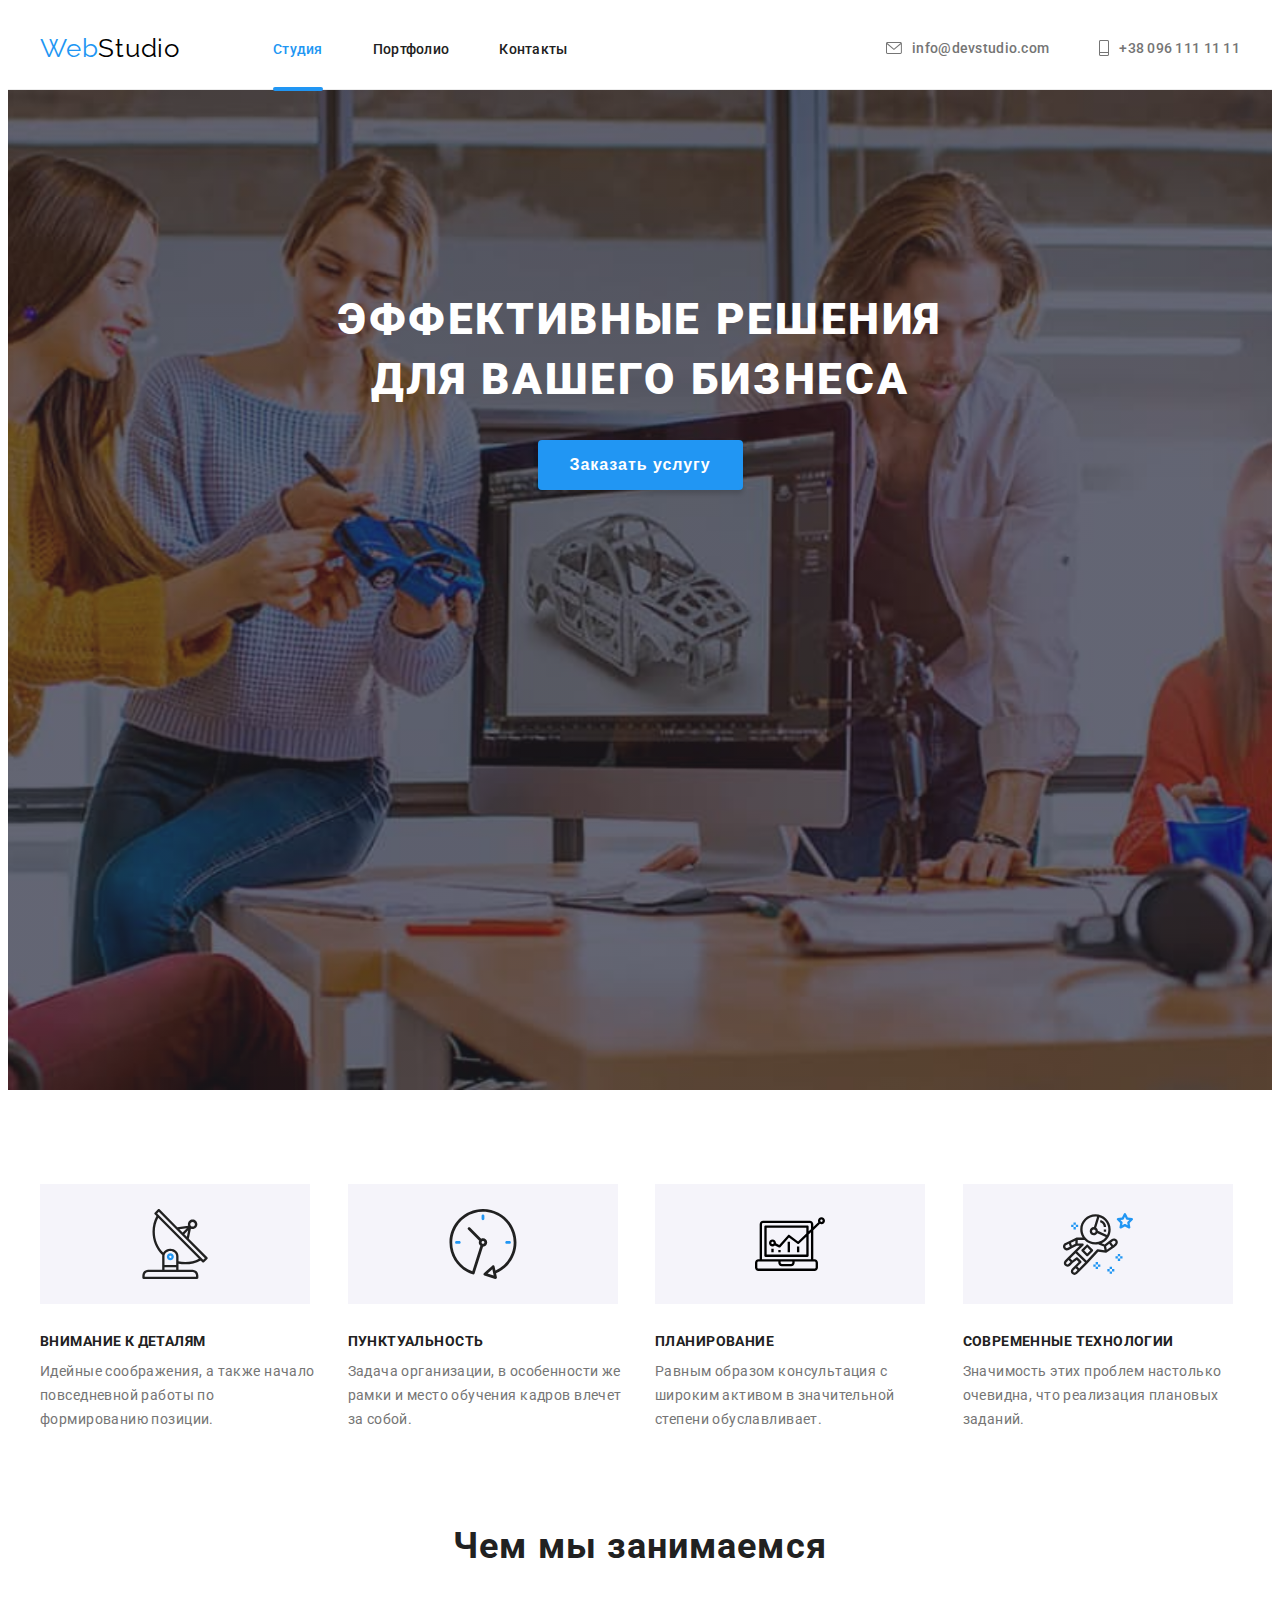
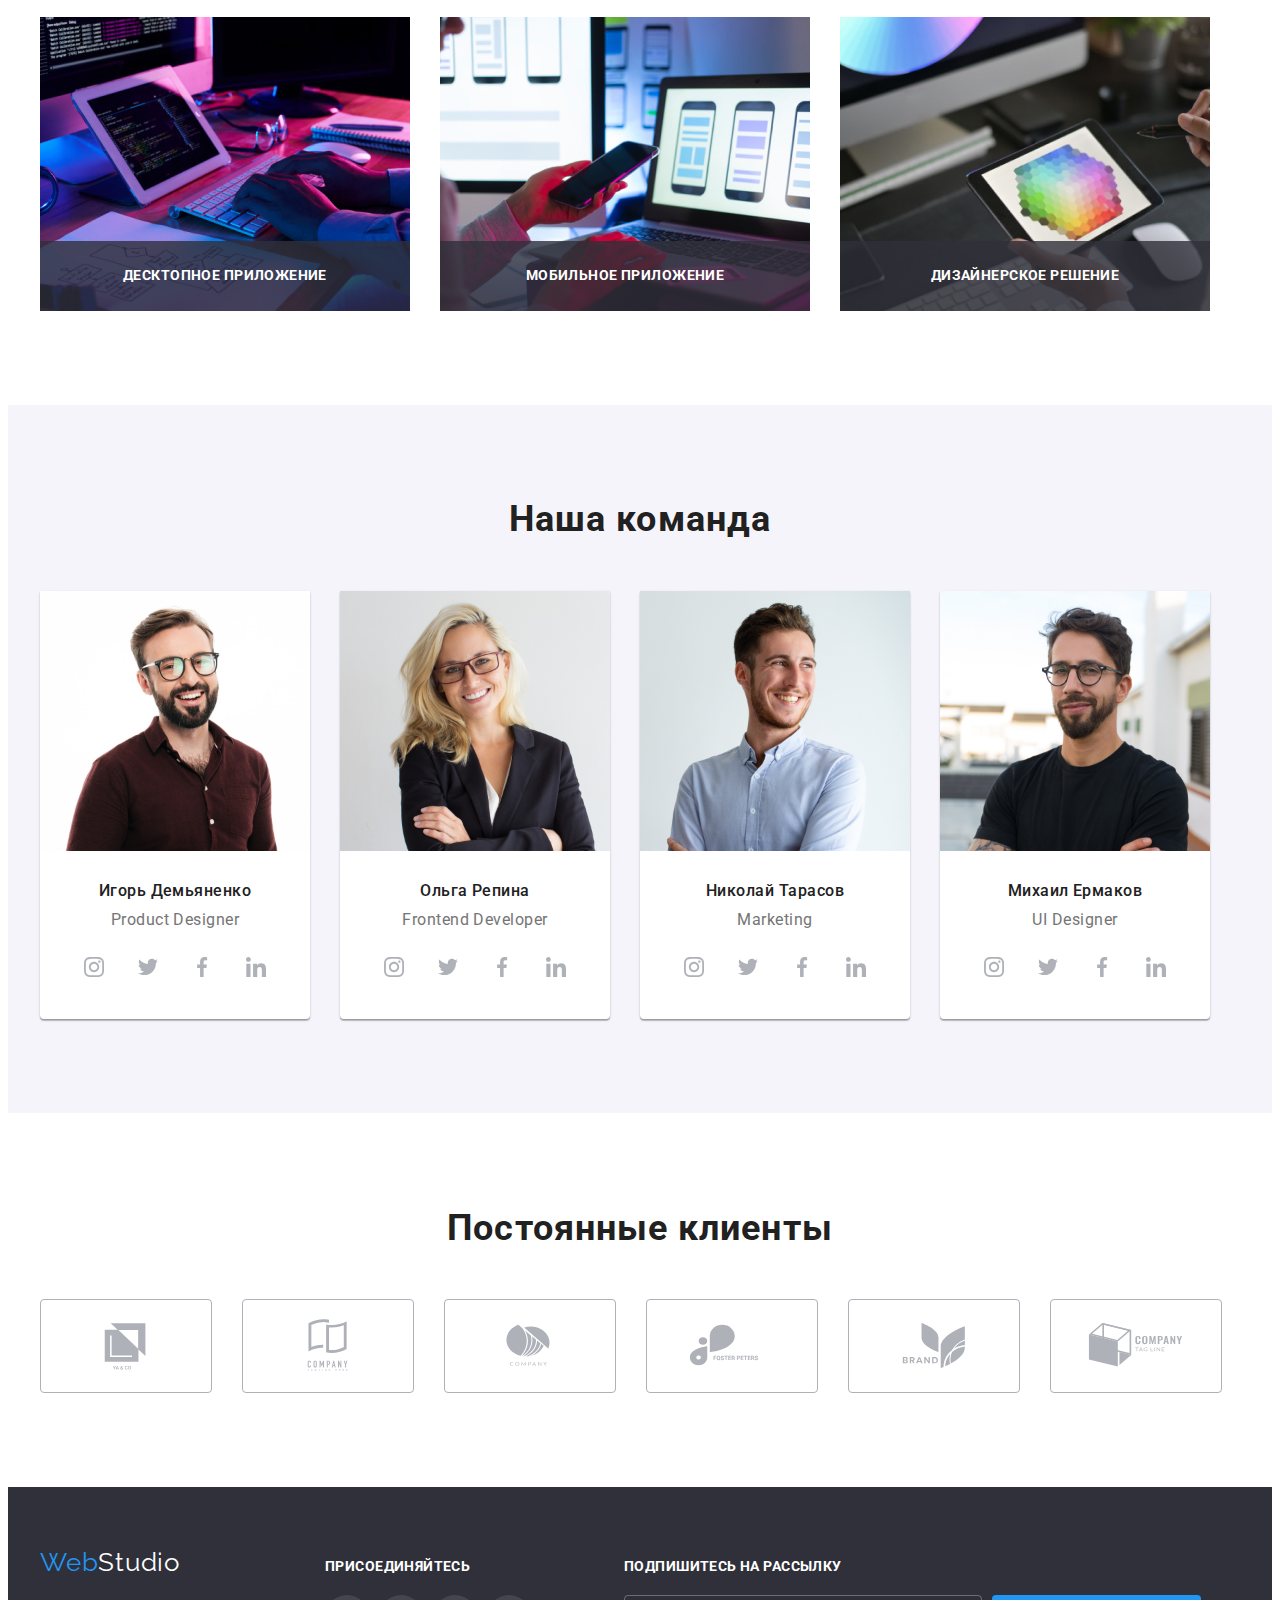
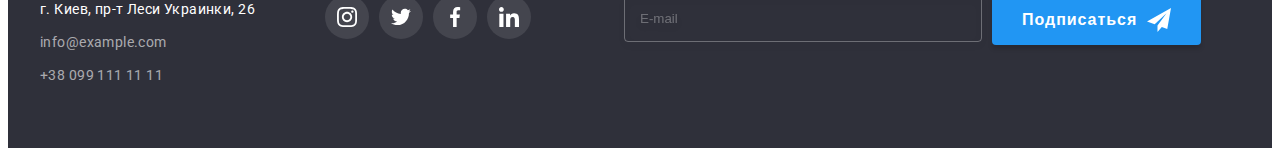
==== commit a6359a53: "Update index.html" ====
--- a/index.html
+++ b/index.html
@@ -471,7 +471,7 @@
                 <div class="modal-field">
                         <label class="modal-label" for="name">Имя</label>
                         <input class="modal-input" type="name" name="name" id="name" />
-                        <svg class="modal-icon" width="13" height="13">
+                        <svg class="modal-icon" width="18" height="18">
                             <use href="./images/symbol-defs.svg#icon-person-black"></use>
                         </svg>
                     </div>
@@ -479,7 +479,7 @@
                     <div class="modal-field">
                         <label class="modal-label" for="tel">Телефон</label>
                         <input class="modal-input" type="tel" name="tel" id="tel" />
-                        <svg class="modal-icon" width="13" height="13">
+                        <svg class="modal-icon" width="18" height="18">
                             <use href="./images/symbol-defs.svg#icon-phone-black"></use>
                         </svg>
                     </div>
@@ -487,7 +487,7 @@
                     <div class="modal-field">
                         <label class="modal-label" for="mail">Почта</label>
                         <input class="modal-input" type="email" name="mail" id="mail" />
-                        <svg class="modal-icon" width="13" height="13">
+                        <svg class="modal-icon" width="18" height="18">
                             <use href="./images/symbol-defs.svg#icon-email-black"></use>
                         </svg>
                     </div>
--- a/css/styles.css
+++ b/css/styles.css
@@ -271,21 +271,23 @@
   box-shadow: 0px 1px 3px rgba(0, 0, 0, 0.12), 0px 1px 1px rgba(0, 0, 0, 0.14),
     0px 2px 1px rgba(0, 0, 0, 0.2);
   border-radius: 4px;
+
   transform: translate(-50%, -50%) scale(1);
+
   transition: transform 250ms var(--transition-timing-function);
 }
 
 .modal-btn {
   position: absolute;
   top: 8px;
-  left: 520px;
-
-  transform: translateX(-100%);
+  right: 8px;
 
   display: flex;
   justify-content: center;
   align-items: center;
 
+  /* margin-top: 8px;
+  margin-right: 8px; */
   margin-left: auto;
   width: 30px;
   height: 30px;
@@ -297,6 +299,7 @@
 
 .modal-close {
   fill: #000000;
+  cursor: pointer;
 
   transition: fill 250ms var(--transition-timing-function);
 }
@@ -328,6 +331,7 @@
   display: flex;
   flex-direction: column;
   position: relative;
+  margin-bottom: 10px;
 }
 
 .modal-label {
@@ -345,23 +349,18 @@
 }
 
 .modal-input {
-  margin: 0;
-
   height: 40px;
   padding: 11px 12px 11px 42px;
 
   border: 1px solid rgba(33, 33, 33, 0.2);
   box-sizing: border-box;
   border-radius: 4px;
-  margin-bottom: 10px;
 
   transition: border-color 250ms var(--transition-timing-function),
     outline 250ms var(--transition-timing-function);
 }
 
-.modal-input:hover,
 .modal-input:focus,
-.modal-input:hover + .modal-icon,
 .modal-input:focus + .modal-icon {
   fill: var(--accent-color);
   border-color: var(--accent-color);
@@ -370,30 +369,33 @@
 
 .modal-icon {
   position: absolute;
-  top: 57%;
+  top: 50%;
   left: 12px;
 
-  transform: translateY(-57%);
   fill: var(--title-text-color);
 
   transition: fill 250ms var(--transition-timing-function);
+}
+
+.textarea-field {
+  display: flex;
+  flex-direction: column;
+  position: relative;
+  margin-bottom: 20px;
 }
 
 .textarea {
   padding: 12px 16px;
   width: 448px;
-  margin-bottom: 20px;
   border: 1px solid rgba(33, 33, 33, 0.2);
   box-sizing: border-box;
   border-radius: 4px;
-  margin-bottom: 20px;
 
   resize: none;
   transition: border-color 250ms var(--transition-timing-function),
     outline 250ms var(--transition-timing-function);
 }
 
-.textarea:hover,
 .textarea:focus {
   border-color: var(--accent-color);
   outline: none;
@@ -409,13 +411,11 @@
   transition: color 250ms var(--transition-timing-function);
 }
 
-.textarea:hover::placeholder,
 .textarea:focus::placeholder {
   color: var(--accent-color);
 }
 
-/*  Сhekbox */
-
+/* Чекбокс */
 .modal-policy {
   display: flex;
   justify-content: center;
@@ -436,6 +436,7 @@
   border: 2px solid var(--title-text-color);
   border-radius: 2px;
   transform: scale(0.9);
+
   transition: transform 250ms var(--transition-timing-function),
     background-color 250ms var(--transition-timing-function),
     border-color 250ms var(--transition-timing-function);
@@ -443,8 +444,10 @@
 
 .policy-input:checked + .policy-check {
   background-color: #2196f3;
+  border-color: #2196f3;
   background-image: url(../images/icon-check.svg);
   background-size: contain;
+
   background-origin: border-box;
   transform: scale(1);
 }
@@ -487,6 +490,7 @@
   box-shadow: 0px 4px 4px rgba(0, 0, 0, 0.15);
   border-radius: 4px;
   border-style: none;
+  cursor: pointer;
 
   font-weight: 700;
   font-size: 16px;
@@ -505,7 +509,6 @@
 .modal-submit:focus {
   background-color: var(--button-hover);
 }
-
 /*Особенности*/
 .feature-list {
   display: flex;
@@ -911,9 +914,10 @@
   color: rgba(255, 255, 255, 0.5);
 }
 
-
-
 .newsletter-btn {
+  display: flex;
+  justify-content: center;
+  align-items: center;
   text-align: inherit;
   padding: 10px 30px;
   min-width: 200px;
@@ -938,11 +942,8 @@
 }
 
 .newsletter-icon {
-  position: absolute;
-  top: 50%;
-  left: 520px;
   fill: var(--white-color);
-  transform: translateY(-50%);
+  margin-left: 10px;
 }
 
 /*Portfolio*/
